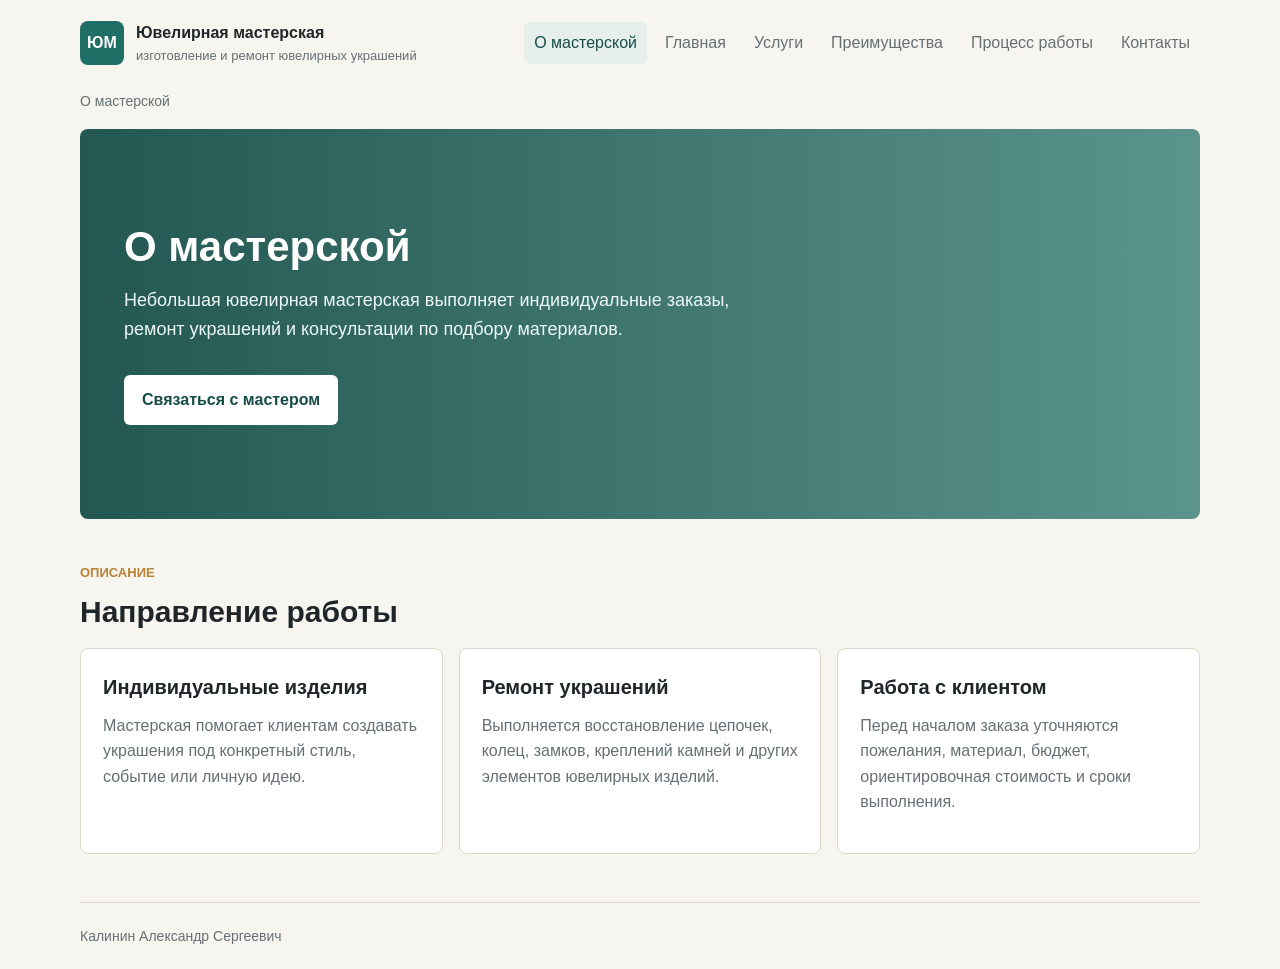
==== about.html @ b3523243 "О мастерской / Добавлена страница" ====
<!doctype html>
<html lang="ru">
  <head>
    <meta charset="utf-8">
    <meta name="viewport" content="width=device-width, initial-scale=1">
    <title>О мастерской | Ювелирная мастерская</title>
    <link rel="stylesheet" href="static/css/styles.css">
  </head>
  <body>
    <header class="site-header">
      <a class="brand" href="index.html" aria-label="Главная страница">
        <span class="brand-mark">ЮМ</span>
        <span>
          <strong>Ювелирная мастерская</strong>
          <small>изготовление и ремонт ювелирных украшений</small>
        </span>
      </a>

      <nav class="main-nav" aria-label="Основное меню">
        <a class="active" href="about.html">О мастерской</a>
        <a href="index.html">Главная</a>
        <a href="services.html">Услуги</a>
        <a href="index.html#advantages">Преимущества</a>
        <a href="index.html#process">Процесс работы</a>
        <a href="index.html#contacts">Контакты</a>
      </nav>
    </header>

    <main>
      <nav class="breadcrumbs" aria-label="Хлебные крошки">
        <span>О мастерской</span>
      </nav>

      <section class="hero">
        <div class="hero-text">
          <h1>О мастерской</h1>
          <p>
            Небольшая ювелирная мастерская выполняет индивидуальные заказы,
            ремонт украшений и консультации по подбору материалов.
          </p>
          <a class="primary-button" href="index.html#contacts">Связаться с мастером</a>
        </div>
      </section>

      <section class="section">
        <div class="section-heading">
          <p class="eyebrow">Описание</p>
          <h2>Направление работы</h2>
        </div>

        <div class="cards">
          <article class="card">
            <h3>Индивидуальные изделия</h3>
            <p>
              Мастерская помогает клиентам создавать украшения под конкретный
              стиль, событие или личную идею.
            </p>
          </article>

          <article class="card">
            <h3>Ремонт украшений</h3>
            <p>
              Выполняется восстановление цепочек, колец, замков, креплений
              камней и других элементов ювелирных изделий.
            </p>
          </article>

          <article class="card">
            <h3>Работа с клиентом</h3>
            <p>
              Перед началом заказа уточняются пожелания, материал, бюджет,
              ориентировочная стоимость и сроки выполнения.
            </p>
          </article>
        </div>
      </section>
    </main>

    <footer class="site-footer">
      <span>Калинин Александр Сергеевич</span>
    </footer>

    <script src="static/js/main.js"></script>
  </body>
</html>
---- static/css/styles.css ----
:root {
  --bg: #f7f5f0;
  --panel: #ffffff;
  --text: #1f2528;
  --muted: #667074;
  --line: #ded8cc;
  --primary: #1f6f67;
  --primary-dark: #164d48;
  --accent: #b98235;
}

* {
  box-sizing: border-box;
}

body {
  margin: 0;
  background: var(--bg);
  color: var(--text);
  font-family: Arial, Helvetica, sans-serif;
  line-height: 1.6;
}

.site-header {
  width: min(1120px, calc(100% - 32px));
  margin: 0 auto;
  display: flex;
  align-items: center;
  justify-content: space-between;
  gap: 24px;
  padding: 20px 0;
}

.brand {
  display: flex;
  align-items: center;
  gap: 12px;
  color: var(--text);
  text-decoration: none;
}

.brand-mark {
  display: grid;
  place-items: center;
  width: 44px;
  height: 44px;
  border-radius: 8px;
  background: var(--primary);
  color: #fff;
  font-weight: 700;
}

.brand strong,
.brand small {
  display: block;
}

.brand small {
  color: var(--muted);
  font-size: 13px;
}

.main-nav {
  display: flex;
  gap: 8px;
  flex-wrap: wrap;
}

.main-nav a {
  padding: 8px 10px;
  border-radius: 6px;
  color: var(--muted);
  text-decoration: none;
}

.main-nav a:hover,
.main-nav a.active {
  background: #e7efed;
  color: var(--primary-dark);
}

main {
  width: min(1120px, calc(100% - 32px));
  margin: 0 auto;
  padding-bottom: 48px;
}

.breadcrumbs {
  margin: 4px 0 16px;
  color: var(--muted);
  font-size: 14px;
}

.breadcrumbs a {
  color: var(--muted);
  text-decoration: none;
}

.breadcrumbs a:hover {
  color: var(--primary-dark);
}

.hero {
  min-height: 390px;
  display: flex;
  align-items: center;
  padding: 44px;
  border-radius: 8px;
  background:
    linear-gradient(90deg, rgba(22, 77, 72, 0.94), rgba(31, 111, 103, 0.72)),
    url("https://images.unsplash.com/photo-1515562141207-7a88fb7ce338?auto=format&fit=crop&w=1500&q=80");
  background-position: center;
  background-size: cover;
  color: #fff;
}

.hero-text {
  max-width: 640px;
}

.eyebrow {
  margin: 0 0 10px;
  color: var(--accent);
  font-size: 13px;
  font-weight: 700;
  letter-spacing: 0;
  text-transform: uppercase;
}

.hero .eyebrow {
  color: #f0c98d;
}

h1,
h2,
h3,
p {
  margin-top: 0;
}

h1 {
  margin-bottom: 16px;
  font-size: 42px;
  line-height: 1.12;
}

h2 {
  margin-bottom: 12px;
  font-size: 30px;
  line-height: 1.2;
}

h3 {
  margin-bottom: 10px;
  font-size: 20px;
}

.hero p {
  color: #edf8f6;
  font-size: 18px;
}

.primary-button {
  display: inline-block;
  margin-top: 14px;
  padding: 12px 18px;
  border-radius: 6px;
  background: #fff;
  color: var(--primary-dark);
  font-weight: 700;
  text-decoration: none;
}

.section {
  padding: 44px 0 0;
}

.section-heading {
  max-width: 680px;
  margin-bottom: 18px;
}

.cards {
  display: grid;
  grid-template-columns: repeat(3, minmax(0, 1fr));
  gap: 16px;
}

.card,
.process-section,
.contact-section {
  border: 1px solid var(--line);
  border-radius: 8px;
  background: var(--panel);
}

.card {
  padding: 22px;
}

.card p,
.contact-section p {
  color: var(--muted);
}

.process-section,
.contact-section {
  padding: 28px;
}

.steps {
  margin: 0;
  padding-left: 22px;
  color: var(--muted);
}

.steps li + li {
  margin-top: 8px;
}

.site-footer {
  width: min(1120px, calc(100% - 32px));
  margin: 0 auto;
  padding: 22px 0;
  border-top: 1px solid var(--line);
  color: var(--muted);
  font-size: 14px;
}

@media (max-width: 800px) {
  .site-header {
    align-items: flex-start;
    flex-direction: column;
  }

  .hero {
    min-height: 320px;
    padding: 28px;
  }

  h1 {
    font-size: 32px;
  }

  .cards {
    grid-template-columns: 1fr;
  }
}
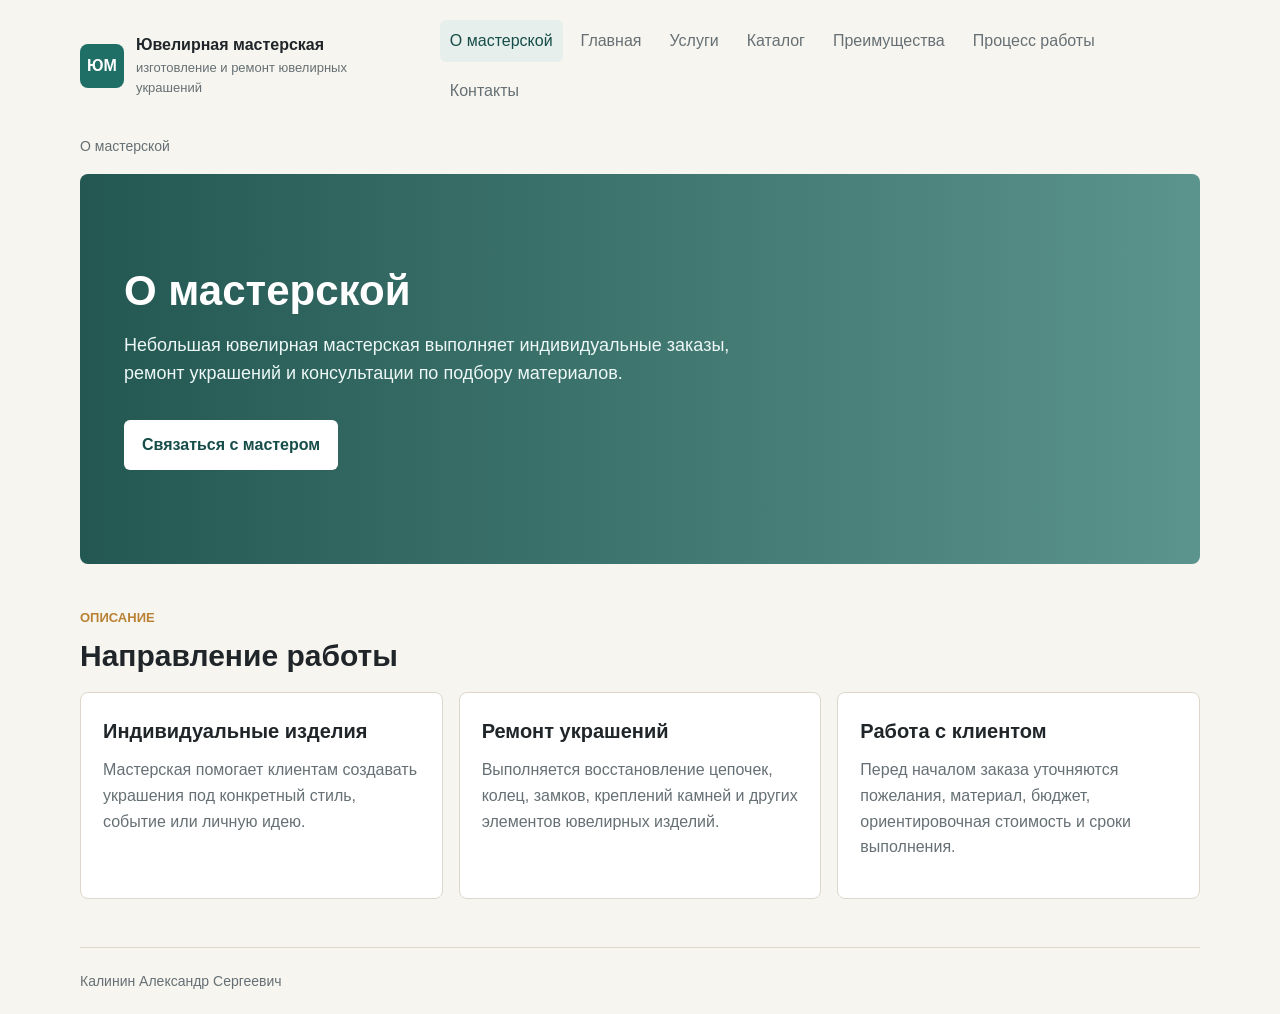
==== commit e6af9335: "Каталог / Добавлена страница" ====
--- a/about.html
+++ b/about.html
@@ -20,9 +20,10 @@
         <a class="active" href="about.html">О мастерской</a>
         <a href="index.html">Главная</a>
         <a href="services.html">Услуги</a>
+        <a href="catalog.html">Каталог</a>
         <a href="index.html#advantages">Преимущества</a>
         <a href="index.html#process">Процесс работы</a>
-        <a href="index.html#contacts">Контакты</a>
+        <a href="contacts.html">Контакты</a>
       </nav>
     </header>
 
@@ -38,7 +39,7 @@
             Небольшая ювелирная мастерская выполняет индивидуальные заказы,
             ремонт украшений и консультации по подбору материалов.
           </p>
-          <a class="primary-button" href="index.html#contacts">Связаться с мастером</a>
+          <a class="primary-button" href="contacts.html">Связаться с мастером</a>
         </div>
       </section>
 
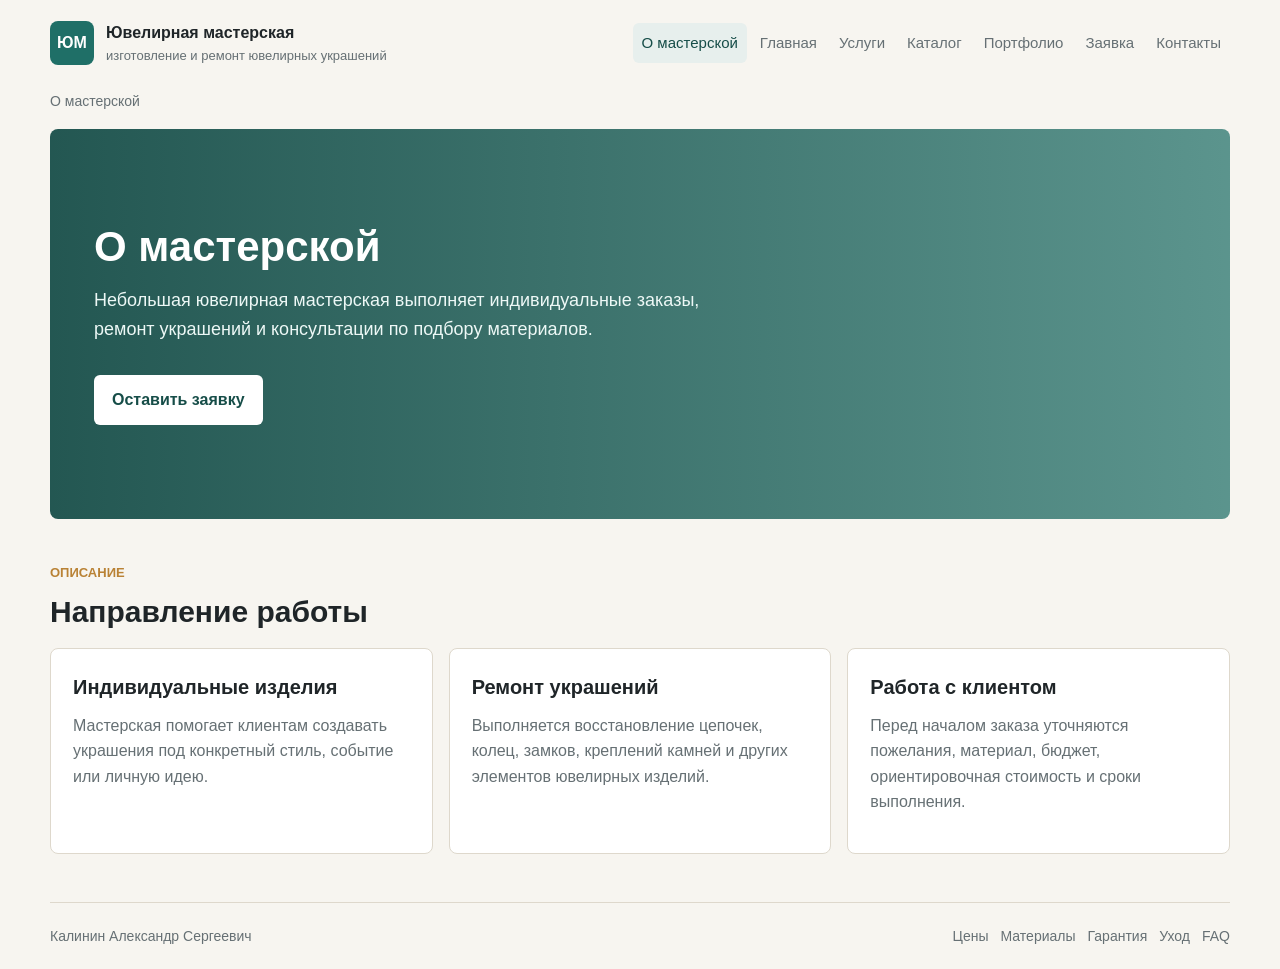
==== commit ec9a12d9: "Добавлены страницы и обновлена навигация" ====
--- a/about.html
+++ b/about.html
@@ -16,13 +16,17 @@
         </span>
       </a>
 
-      <nav class="main-nav" aria-label="Основное меню">
+      <button class="nav-toggle" type="button" aria-expanded="false" aria-controls="main-nav">
+        Меню
+      </button>
+
+      <nav id="main-nav" class="main-nav" aria-label="Основное меню">
         <a class="active" href="about.html">О мастерской</a>
         <a href="index.html">Главная</a>
         <a href="services.html">Услуги</a>
         <a href="catalog.html">Каталог</a>
-        <a href="index.html#advantages">Преимущества</a>
-        <a href="index.html#process">Процесс работы</a>
+        <a href="portfolio.html">Портфолио</a>
+        <a href="request.html">Заявка</a>
         <a href="contacts.html">Контакты</a>
       </nav>
     </header>
@@ -39,7 +43,7 @@
             Небольшая ювелирная мастерская выполняет индивидуальные заказы,
             ремонт украшений и консультации по подбору материалов.
           </p>
-          <a class="primary-button" href="contacts.html">Связаться с мастером</a>
+          <a class="primary-button" href="request.html">Оставить заявку</a>
         </div>
       </section>
 
@@ -78,7 +82,16 @@
     </main>
 
     <footer class="site-footer">
-      <span>Калинин Александр Сергеевич</span>
+      <div class="footer-inner">
+        <span>Калинин Александр Сергеевич</span>
+        <div class="footer-links" aria-label="Дополнительная навигация">
+          <a href="prices.html">Цены</a>
+          <a href="materials.html">Материалы</a>
+          <a href="warranty.html">Гарантия</a>
+          <a href="care.html">Уход</a>
+          <a href="faq.html">FAQ</a>
+        </div>
+      </div>
     </footer>
 
     <script src="static/js/main.js"></script>
--- a/static/css/styles.css
+++ b/static/css/styles.css
@@ -19,15 +19,16 @@
   color: var(--text);
   font-family: Arial, Helvetica, sans-serif;
   line-height: 1.6;
+  overflow-x: hidden;
 }
 
 .site-header {
-  width: min(1120px, calc(100% - 32px));
+  width: min(1180px, calc(100% - 32px));
   margin: 0 auto;
-  display: flex;
+  display: grid;
+  grid-template-columns: auto 1fr;
   align-items: center;
-  justify-content: space-between;
-  gap: 24px;
+  gap: 18px 28px;
   padding: 20px 0;
 }
 
@@ -37,6 +38,10 @@
   gap: 12px;
   color: var(--text);
   text-decoration: none;
+}
+
+.brand > span:last-child {
+  min-width: 0;
 }
 
 .brand-mark {
@@ -60,17 +65,24 @@
   font-size: 13px;
 }
 
+.nav-toggle {
+  display: none;
+}
+
 .main-nav {
   display: flex;
-  gap: 8px;
-  flex-wrap: wrap;
+  justify-content: flex-end;
+  gap: 4px;
+  flex-wrap: nowrap;
 }
 
 .main-nav a {
-  padding: 8px 10px;
+  padding: 8px 9px;
   border-radius: 6px;
   color: var(--muted);
-  text-decoration: none;
+  font-size: 15px;
+  text-decoration: none;
+  white-space: nowrap;
 }
 
 .main-nav a:hover,
@@ -80,7 +92,7 @@
 }
 
 main {
-  width: min(1120px, calc(100% - 32px));
+  width: min(1180px, calc(100% - 32px));
   margin: 0 auto;
   padding-bottom: 48px;
 }
@@ -116,6 +128,7 @@
 
 .hero-text {
   max-width: 640px;
+  min-width: 0;
 }
 
 .eyebrow {
@@ -142,6 +155,7 @@
   margin-bottom: 16px;
   font-size: 42px;
   line-height: 1.12;
+  overflow-wrap: break-word;
 }
 
 h2 {
@@ -171,6 +185,16 @@
   text-decoration: none;
 }
 
+.text-link {
+  color: var(--primary-dark);
+  font-weight: 700;
+  text-decoration: none;
+}
+
+.text-link:hover {
+  text-decoration: underline;
+}
+
 .section {
   padding: 44px 0 0;
 }
@@ -184,6 +208,10 @@
   display: grid;
   grid-template-columns: repeat(3, minmax(0, 1fr));
   gap: 16px;
+}
+
+.cards-four {
+  grid-template-columns: repeat(4, minmax(0, 1fr));
 }
 
 .card,
@@ -196,11 +224,13 @@
 
 .card {
   padding: 22px;
+  min-width: 0;
 }
 
 .card p,
 .contact-section p {
   color: var(--muted);
+  overflow-wrap: break-word;
 }
 
 .process-section,
@@ -208,6 +238,11 @@
   padding: 28px;
 }
 
+.section.process-section,
+.section.contact-section {
+  margin-top: 44px;
+}
+
 .steps {
   margin: 0;
   padding-left: 22px;
@@ -218,8 +253,65 @@
   margin-top: 8px;
 }
 
+.info-list {
+  margin: 0;
+  padding-left: 22px;
+  color: var(--muted);
+}
+
+.info-list li + li {
+  margin-top: 8px;
+}
+
+.request-form {
+  display: grid;
+  gap: 16px;
+  max-width: 760px;
+}
+
+.form-grid {
+  display: grid;
+  grid-template-columns: repeat(2, minmax(0, 1fr));
+  gap: 16px;
+}
+
+.form-field {
+  display: grid;
+  gap: 6px;
+}
+
+.form-field label {
+  font-weight: 700;
+}
+
+.form-field input,
+.form-field select,
+.form-field textarea {
+  width: 100%;
+  border: 1px solid var(--line);
+  border-radius: 6px;
+  padding: 11px 12px;
+  background: #fff;
+  color: var(--text);
+  font: inherit;
+}
+
+.form-field textarea {
+  min-height: 130px;
+  resize: vertical;
+}
+
+.form-field-wide {
+  grid-column: 1 / -1;
+}
+
+.form-note {
+  margin: 0;
+  color: var(--muted);
+}
+
 .site-footer {
-  width: min(1120px, calc(100% - 32px));
+  width: min(1180px, calc(100% - 32px));
   margin: 0 auto;
   padding: 22px 0;
   border-top: 1px solid var(--line);
@@ -227,22 +319,139 @@
   font-size: 14px;
 }
 
+.footer-inner {
+  display: flex;
+  align-items: center;
+  justify-content: space-between;
+  gap: 16px;
+}
+
+.footer-links {
+  display: flex;
+  flex-wrap: wrap;
+  justify-content: flex-end;
+  gap: 12px;
+}
+
+.footer-links a {
+  color: var(--muted);
+  text-decoration: none;
+}
+
+.footer-links a:hover {
+  color: var(--primary-dark);
+}
+
 @media (max-width: 800px) {
   .site-header {
+    display: flex;
+    flex-wrap: wrap;
+    align-items: center;
+    justify-content: space-between;
+    width: min(1180px, calc(100% - 24px));
+    gap: 12px;
+    padding: 14px 0;
+  }
+
+  .brand {
+    order: 1;
+    flex: 0 0 100%;
+    min-width: 0;
+    max-width: 100%;
+    gap: 8px;
+  }
+
+  .brand-mark {
+    width: 42px;
+    height: 42px;
+  }
+
+  .brand strong {
+    font-size: 16px;
+    line-height: 1.2;
+  }
+
+  .brand small {
+    display: none;
+  }
+
+  .nav-toggle {
+    display: inline-flex !important;
+    align-items: center;
+    justify-content: center;
+    order: 2;
+    flex: 0 0 auto;
+    min-height: 40px;
+    border: 1px solid var(--line);
+    border-radius: 6px;
+    padding: 8px 12px;
+    background: var(--panel);
+    color: var(--primary-dark);
+    font: inherit;
+    font-weight: 700;
+  }
+
+  .main-nav {
+    order: 3;
+    display: none;
+    flex: 0 0 100%;
+    width: 100%;
+    flex-direction: column;
+    align-items: stretch;
+    gap: 4px;
+    padding-top: 4px;
+  }
+
+  .nav-open .main-nav {
+    display: flex;
+  }
+
+  .main-nav a {
+    padding: 10px 12px;
+  }
+
+  .hero {
+    min-height: auto;
+    padding: 26px;
+    overflow: hidden;
+  }
+
+  h1 {
+    font-size: 28px;
+  }
+
+  .hero p {
+    font-size: 16px;
+  }
+
+  main,
+  .site-footer {
+    width: min(1180px, calc(100% - 24px));
+  }
+
+  .cards {
+    grid-template-columns: 1fr;
+  }
+
+  .card,
+  .card * {
+    max-width: 100%;
+  }
+
+  .cards-four {
+    grid-template-columns: 1fr;
+  }
+
+  .form-grid {
+    grid-template-columns: 1fr;
+  }
+
+  .footer-inner {
     align-items: flex-start;
     flex-direction: column;
   }
 
-  .hero {
-    min-height: 320px;
-    padding: 28px;
-  }
-
-  h1 {
-    font-size: 32px;
-  }
-
-  .cards {
-    grid-template-columns: 1fr;
-  }
-}
+  .footer-links {
+    justify-content: flex-start;
+  }
+}
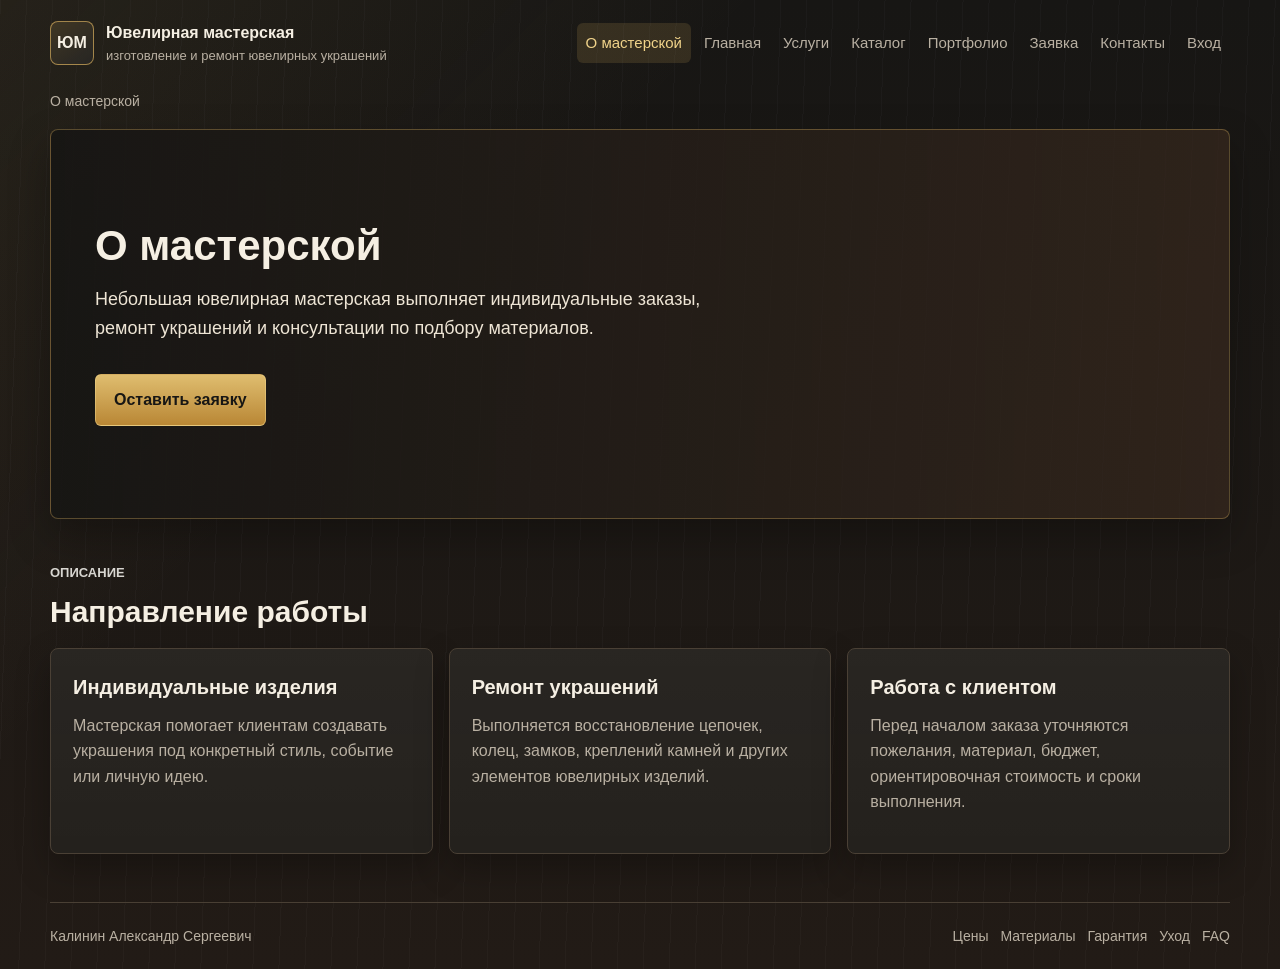
==== commit 77f960c5: "Добавлена ссылка входа в меню" ====
--- a/about.html
+++ b/about.html
@@ -5,6 +5,7 @@
     <meta name="viewport" content="width=device-width, initial-scale=1">
     <title>О мастерской | Ювелирная мастерская</title>
     <link rel="stylesheet" href="static/css/styles.css">
+    <link rel="icon" href="favicon.svg" type="image/svg+xml">
   </head>
   <body>
     <header class="site-header">
@@ -28,6 +29,7 @@
         <a href="portfolio.html">Портфолио</a>
         <a href="request.html">Заявка</a>
         <a href="contacts.html">Контакты</a>
+        <a href="/login">Вход</a>
       </nav>
     </header>
 
--- a/static/css/styles.css
+++ b/static/css/styles.css
@@ -1,21 +1,39 @@
 :root {
-  --bg: #f7f5f0;
-  --panel: #ffffff;
-  --text: #1f2528;
-  --muted: #667074;
-  --line: #ded8cc;
-  --primary: #1f6f67;
-  --primary-dark: #164d48;
-  --accent: #b98235;
+  --bg: #171614;
+  --panel: #24211d;
+  --panel-soft: #2d2721;
+  --text: #f5efe3;
+  --muted: #b9b0a2;
+  --line: #4a4035;
+  --primary: #cfa85b;
+  --primary-dark: #f0d38a;
+  --accent: #d8d6d1;
+  --wood: #35271d;
+  --shadow: rgba(0, 0, 0, 0.28);
 }
 
 * {
   box-sizing: border-box;
 }
 
+html {
+  min-height: 100%;
+  background: var(--bg);
+}
+
 body {
   margin: 0;
-  background: var(--bg);
+  min-height: 100vh;
+  background:
+    linear-gradient(135deg, rgba(207, 168, 91, 0.08), transparent 34%),
+    repeating-linear-gradient(
+      92deg,
+      rgba(255, 255, 255, 0.025) 0,
+      rgba(255, 255, 255, 0.025) 1px,
+      transparent 1px,
+      transparent 26px
+    ),
+    linear-gradient(180deg, #171614 0%, #221b16 100%);
   color: var(--text);
   font-family: Arial, Helvetica, sans-serif;
   line-height: 1.6;
@@ -23,7 +41,8 @@
 }
 
 .site-header {
-  width: min(1180px, calc(100% - 32px));
+  width: calc(100% - 32px);
+  max-width: 1180px;
   margin: 0 auto;
   display: grid;
   grid-template-columns: auto 1fr;
@@ -50,8 +69,11 @@
   width: 44px;
   height: 44px;
   border-radius: 8px;
-  background: var(--primary);
-  color: #fff;
+  border: 1px solid rgba(207, 168, 91, 0.72);
+  background:
+    linear-gradient(145deg, rgba(207, 168, 91, 0.22), rgba(216, 214, 209, 0.08)),
+    #171614;
+  color: var(--text);
   font-weight: 700;
 }
 
@@ -87,12 +109,34 @@
 
 .main-nav a:hover,
 .main-nav a.active {
-  background: #e7efed;
+  background: rgba(207, 168, 91, 0.16);
   color: var(--primary-dark);
 }
 
+.nav-logout {
+  margin: 0;
+}
+
+.nav-logout button {
+  border: 0;
+  border-radius: 6px;
+  padding: 8px 9px;
+  background: transparent;
+  color: var(--muted);
+  cursor: pointer;
+  font: inherit;
+  font-size: 15px;
+  white-space: nowrap;
+}
+
+.nav-logout button:hover {
+  background: rgba(207, 168, 91, 0.16);
+  color: var(--primary-dark);
+}
+
 main {
-  width: min(1180px, calc(100% - 32px));
+  width: calc(100% - 32px);
+  max-width: 1180px;
   margin: 0 auto;
   padding-bottom: 48px;
 }
@@ -118,12 +162,14 @@
   align-items: center;
   padding: 44px;
   border-radius: 8px;
+  border: 1px solid rgba(207, 168, 91, 0.36);
   background:
-    linear-gradient(90deg, rgba(22, 77, 72, 0.94), rgba(31, 111, 103, 0.72)),
+    linear-gradient(90deg, rgba(23, 22, 20, 0.92), rgba(53, 39, 29, 0.76)),
     url("https://images.unsplash.com/photo-1515562141207-7a88fb7ce338?auto=format&fit=crop&w=1500&q=80");
   background-position: center;
   background-size: cover;
-  color: #fff;
+  color: var(--text);
+  box-shadow: 0 18px 42px var(--shadow);
 }
 
 .hero-text {
@@ -141,7 +187,7 @@
 }
 
 .hero .eyebrow {
-  color: #f0c98d;
+  color: var(--primary-dark);
 }
 
 h1,
@@ -170,7 +216,7 @@
 }
 
 .hero p {
-  color: #edf8f6;
+  color: #eee5d5;
   font-size: 18px;
 }
 
@@ -179,8 +225,9 @@
   margin-top: 14px;
   padding: 12px 18px;
   border-radius: 6px;
-  background: #fff;
-  color: var(--primary-dark);
+  border: 1px solid rgba(240, 211, 138, 0.5);
+  background: linear-gradient(180deg, #dfbd6f, #b98735);
+  color: #171614;
   font-weight: 700;
   text-decoration: none;
 }
@@ -219,7 +266,10 @@
 .contact-section {
   border: 1px solid var(--line);
   border-radius: 8px;
-  background: var(--panel);
+  background:
+    linear-gradient(180deg, rgba(255, 255, 255, 0.025), transparent),
+    var(--panel);
+  box-shadow: 0 14px 34px var(--shadow);
 }
 
 .card {
@@ -233,6 +283,220 @@
   overflow-wrap: break-word;
 }
 
+.item-grid {
+  display: grid;
+  grid-template-columns: repeat(3, minmax(0, 1fr));
+  gap: 18px;
+}
+
+.item-card {
+  overflow: hidden;
+  border: 1px solid var(--line);
+  border-radius: 8px;
+  background:
+    linear-gradient(180deg, rgba(255, 255, 255, 0.025), transparent),
+    var(--panel);
+  box-shadow: 0 14px 34px var(--shadow);
+}
+
+.featured-photo-grid {
+  display: grid;
+  grid-template-columns: repeat(3, minmax(0, 1fr));
+  gap: 18px;
+}
+
+.featured-photo-card {
+  position: relative;
+  display: block;
+  min-height: 260px;
+  overflow: hidden;
+  border: 1px solid var(--line);
+  border-radius: 8px;
+  background: var(--panel);
+  color: var(--text);
+  text-decoration: none;
+  box-shadow: 0 14px 34px var(--shadow);
+}
+
+.featured-photo-card::after {
+  content: "";
+  position: absolute;
+  inset: 0;
+  background: linear-gradient(180deg, rgba(23, 22, 20, 0.08), rgba(23, 22, 20, 0.86));
+}
+
+.featured-photo {
+  display: block;
+  width: 100%;
+  height: 100%;
+  min-height: 260px;
+  object-fit: cover;
+  transition: transform 0.18s ease;
+}
+
+.featured-photo-card:hover .featured-photo {
+  transform: scale(1.03);
+}
+
+.featured-photo-label,
+.featured-photo-body {
+  position: absolute;
+  z-index: 1;
+}
+
+.featured-photo-label {
+  top: 14px;
+  left: 14px;
+  border: 1px solid rgba(240, 211, 138, 0.45);
+  border-radius: 999px;
+  padding: 6px 10px;
+  background: rgba(23, 22, 20, 0.7);
+  color: var(--primary-dark);
+  font-size: 13px;
+  font-weight: 700;
+}
+
+.featured-photo-body {
+  right: 0;
+  bottom: 0;
+  left: 0;
+  display: grid;
+  gap: 4px;
+  padding: 18px;
+}
+
+.featured-photo-body strong {
+  font-size: 20px;
+  line-height: 1.2;
+}
+
+.featured-photo-body small {
+  color: #e7e2d8;
+  font-size: 14px;
+}
+
+.empty-state {
+  grid-column: 1 / -1;
+  border: 1px dashed rgba(240, 211, 138, 0.38);
+  border-radius: 8px;
+  padding: 22px;
+  background: rgba(255, 255, 255, 0.025);
+  color: var(--muted);
+}
+
+.item-image,
+.admin-item-image {
+  display: block;
+  width: 100%;
+  aspect-ratio: 4 / 3;
+  object-fit: cover;
+  background: #181614;
+}
+
+.admin-image-empty {
+  display: grid;
+  place-items: center;
+  width: 100%;
+  min-height: 180px;
+  border-bottom: 1px solid var(--line);
+  background:
+    linear-gradient(135deg, rgba(207, 168, 91, 0.08), transparent),
+    #181614;
+  color: var(--muted);
+  font-weight: 700;
+}
+
+.item-body {
+  display: grid;
+  gap: 10px;
+  padding: 20px;
+}
+
+.item-body p {
+  margin: 0;
+  color: var(--muted);
+}
+
+.item-price {
+  color: var(--primary-dark) !important;
+  font-size: 18px;
+  font-weight: 700;
+}
+
+.admin-create-form,
+.admin-item-form {
+  display: grid;
+  gap: 16px;
+}
+
+.admin-create-form {
+  margin-top: 18px;
+}
+
+.admin-item-grid {
+  display: grid;
+  grid-template-columns: repeat(2, minmax(0, 1fr));
+  gap: 18px;
+}
+
+.admin-item-card {
+  overflow: hidden;
+  border: 1px solid var(--line);
+  border-radius: 8px;
+  background:
+    linear-gradient(180deg, rgba(255, 255, 255, 0.025), transparent),
+    var(--panel);
+  box-shadow: 0 14px 34px var(--shadow);
+}
+
+.admin-item-form,
+.admin-actions {
+  padding: 18px;
+}
+
+.admin-actions {
+  display: flex;
+  flex-wrap: wrap;
+  gap: 10px;
+  padding-top: 0;
+}
+
+.admin-actions form {
+  margin: 0;
+}
+
+.secondary-button,
+.danger-button {
+  display: inline-flex;
+  align-items: center;
+  justify-content: center;
+  border: 1px solid var(--line);
+  border-radius: 6px;
+  padding: 10px 12px;
+  background: var(--panel-soft);
+  color: var(--text);
+  cursor: pointer;
+  font: inherit;
+  font-weight: 700;
+  line-height: 1.2;
+  text-align: center;
+  text-decoration: none;
+}
+
+.secondary-button:hover {
+  border-color: rgba(240, 211, 138, 0.5);
+  color: var(--primary-dark);
+}
+
+.danger-button {
+  border-color: rgba(179, 107, 81, 0.72);
+  color: #f4c4b0;
+}
+
+.danger-button:hover {
+  background: rgba(127, 61, 38, 0.2);
+}
+
 .process-section,
 .contact-section {
   padding: 28px;
@@ -266,7 +530,14 @@
 .request-form {
   display: grid;
   gap: 16px;
-  max-width: 760px;
+  min-width: 0;
+}
+
+.request-layout {
+  display: grid;
+  grid-template-columns: minmax(0, 1fr) 290px;
+  gap: 24px;
+  align-items: start;
 }
 
 .form-grid {
@@ -291,9 +562,14 @@
   border: 1px solid var(--line);
   border-radius: 6px;
   padding: 11px 12px;
-  background: #fff;
+  background: #181614;
   color: var(--text);
   font: inherit;
+}
+
+.form-field input::placeholder,
+.form-field textarea::placeholder {
+  color: #8f867a;
 }
 
 .form-field textarea {
@@ -310,8 +586,299 @@
   color: var(--muted);
 }
 
+.form-actions {
+  display: grid;
+  gap: 12px;
+  justify-items: start;
+}
+
+.form-alert {
+  width: 100%;
+  border: 1px solid var(--line);
+  border-radius: 6px;
+  padding: 12px 14px;
+  background: var(--panel-soft);
+}
+
+.form-alert-success {
+  border-color: #8fa56d;
+  background: rgba(107, 128, 71, 0.18);
+  color: #dce9c9;
+}
+
+.form-alert-error {
+  border-color: #b36b51;
+  background: rgba(127, 61, 38, 0.2);
+  color: #f4c4b0;
+}
+
+.request-summary {
+  border: 1px solid var(--line);
+  border-radius: 8px;
+  padding: 20px;
+  background:
+    linear-gradient(135deg, rgba(207, 168, 91, 0.1), transparent),
+    var(--panel-soft);
+}
+
+.request-summary h3 {
+  margin-bottom: 12px;
+}
+
+.login-section {
+  max-width: 560px;
+}
+
+.login-form {
+  display: grid;
+  gap: 16px;
+}
+
+.auth-actions {
+  display: flex;
+  flex-wrap: wrap;
+  align-items: center;
+  gap: 12px;
+  margin-bottom: 18px;
+}
+
+.auth-actions form {
+  margin: 0;
+}
+
+.detail-grid {
+  display: grid;
+  grid-template-columns: minmax(0, 0.95fr) minmax(0, 1.25fr);
+  gap: 18px;
+  align-items: start;
+}
+
+.detail-card {
+  min-width: 0;
+  border: 1px solid var(--line);
+  border-radius: 8px;
+  padding: 20px;
+  background:
+    linear-gradient(180deg, rgba(255, 255, 255, 0.025), transparent),
+    var(--panel-soft);
+}
+
+.detail-card p {
+  color: var(--muted);
+  overflow-wrap: break-word;
+}
+
+.detail-card > .secondary-button {
+  margin-top: 12px;
+}
+
+.message-list {
+  display: grid;
+  gap: 10px;
+  margin-bottom: 16px;
+}
+
+.message-card {
+  border: 1px solid var(--line);
+  border-radius: 8px;
+  padding: 12px 14px;
+  background: #181614;
+}
+
+.message-admin {
+  border-color: rgba(240, 211, 138, 0.36);
+  background: rgba(207, 168, 91, 0.1);
+}
+
+.message-client {
+  border-color: rgba(216, 214, 209, 0.2);
+}
+
+.message-meta {
+  display: flex;
+  flex-wrap: wrap;
+  justify-content: space-between;
+  gap: 8px;
+  margin-bottom: 6px;
+  color: var(--muted);
+  font-size: 14px;
+}
+
+.message-card p {
+  margin-bottom: 0;
+}
+
+.message-form {
+  display: grid;
+  gap: 12px;
+}
+
+.compact-steps {
+  padding-left: 20px;
+}
+
+.compact-steps li + li {
+  margin-top: 6px;
+}
+
+.admin-stats {
+  display: grid;
+  grid-template-columns: repeat(3, minmax(0, 1fr));
+  gap: 12px;
+  margin-bottom: 18px;
+}
+
+.admin-stat {
+  display: flex;
+  align-items: center;
+  justify-content: space-between;
+  gap: 12px;
+  border: 1px solid var(--line);
+  border-radius: 8px;
+  padding: 14px;
+  background:
+    linear-gradient(135deg, rgba(207, 168, 91, 0.1), transparent),
+    var(--panel-soft);
+}
+
+.admin-stat strong {
+  font-size: 24px;
+  line-height: 1;
+}
+
+.admin-filters {
+  display: flex;
+  flex-wrap: wrap;
+  gap: 8px;
+  margin-bottom: 18px;
+}
+
+.filter-link {
+  border: 1px solid var(--line);
+  border-radius: 6px;
+  padding: 8px 12px;
+  background: var(--panel-soft);
+  color: var(--muted);
+  font-weight: 700;
+  text-decoration: none;
+}
+
+.filter-link:hover,
+.filter-link.active {
+  border-color: rgba(240, 211, 138, 0.5);
+  background: rgba(207, 168, 91, 0.16);
+  color: var(--primary-dark);
+}
+
+.table-wrap {
+  overflow-x: auto;
+}
+
+.requests-table {
+  width: 100%;
+  min-width: 860px;
+  border-collapse: separate;
+  border-spacing: 0;
+  background: var(--panel);
+}
+
+.requests-table th,
+.requests-table td {
+  border-right: 1px solid var(--line);
+  border-bottom: 1px solid var(--line);
+  padding: 10px 12px;
+  text-align: left;
+  vertical-align: top;
+}
+
+.requests-table th:first-child,
+.requests-table td:first-child {
+  border-left: 1px solid var(--line);
+}
+
+.requests-table th {
+  border-top: 1px solid var(--line);
+  background: #302922;
+  color: var(--primary-dark);
+}
+
+.requests-table th:first-child {
+  border-top-left-radius: 8px;
+}
+
+.requests-table th:last-child {
+  border-top-right-radius: 8px;
+}
+
+.requests-table tbody tr:last-child td:first-child {
+  border-bottom-left-radius: 8px;
+}
+
+.requests-table tbody tr:last-child td:last-child {
+  border-bottom-right-radius: 8px;
+}
+
+.request-id,
+.request-date,
+.request-contact {
+  color: var(--muted);
+}
+
+.request-comment {
+  min-width: 210px;
+}
+
+.status-form {
+  display: grid;
+  gap: 8px;
+  min-width: 150px;
+}
+
+.status-form select,
+.status-form button {
+  border: 1px solid var(--line);
+  border-radius: 6px;
+  padding: 8px 10px;
+  background: #181614;
+  color: var(--text);
+  font: inherit;
+}
+
+.status-form button {
+  border-color: rgba(240, 211, 138, 0.5);
+  background: linear-gradient(180deg, #dfbd6f, #b98735);
+  color: #171614;
+  cursor: pointer;
+  font-weight: 700;
+}
+
+.status-badge {
+  display: inline-block;
+  width: fit-content;
+  border-radius: 999px;
+  padding: 4px 9px;
+  font-size: 13px;
+  font-weight: 700;
+}
+
+.status-new {
+  background: rgba(207, 168, 91, 0.2);
+  color: #f0d38a;
+}
+
+.status-in_work {
+  background: rgba(216, 214, 209, 0.14);
+  color: #e7e2d8;
+}
+
+.status-done {
+  background: rgba(127, 145, 92, 0.2);
+  color: #dce9c9;
+}
+
 .site-footer {
-  width: min(1180px, calc(100% - 32px));
+  width: calc(100% - 32px);
+  max-width: 1180px;
   margin: 0 auto;
   padding: 22px 0;
   border-top: 1px solid var(--line);
@@ -348,7 +915,9 @@
     flex-wrap: wrap;
     align-items: center;
     justify-content: space-between;
-    width: min(1180px, calc(100% - 24px));
+    width: auto;
+    max-width: none;
+    margin: 0 12px;
     gap: 12px;
     padding: 14px 0;
   }
@@ -410,12 +979,24 @@
     padding: 10px 12px;
   }
 
+  .nav-logout button {
+    width: 100%;
+    padding: 10px 12px;
+    text-align: left;
+  }
+
   .hero {
     min-height: auto;
     padding: 26px;
     overflow: hidden;
   }
 
+  .hero-text,
+  .hero-text p {
+    max-width: 100%;
+    overflow-wrap: break-word;
+  }
+
   h1 {
     font-size: 28px;
   }
@@ -426,10 +1007,19 @@
 
   main,
   .site-footer {
-    width: min(1180px, calc(100% - 24px));
+    width: auto;
+    max-width: none;
+    margin-left: 12px;
+    margin-right: 12px;
   }
 
   .cards {
+    grid-template-columns: 1fr;
+  }
+
+  .item-grid,
+  .featured-photo-grid,
+  .admin-item-grid {
     grid-template-columns: 1fr;
   }
 
@@ -446,6 +1036,25 @@
     grid-template-columns: 1fr;
   }
 
+  .request-layout,
+  .detail-grid,
+  .admin-stats {
+    grid-template-columns: 1fr;
+  }
+
+  .contact-section,
+  .process-section {
+    padding: 22px;
+  }
+
+  .form-field input,
+  .form-field select,
+  .form-field textarea,
+  .primary-button,
+  .request-summary {
+    max-width: 100%;
+  }
+
   .footer-inner {
     align-items: flex-start;
     flex-direction: column;
